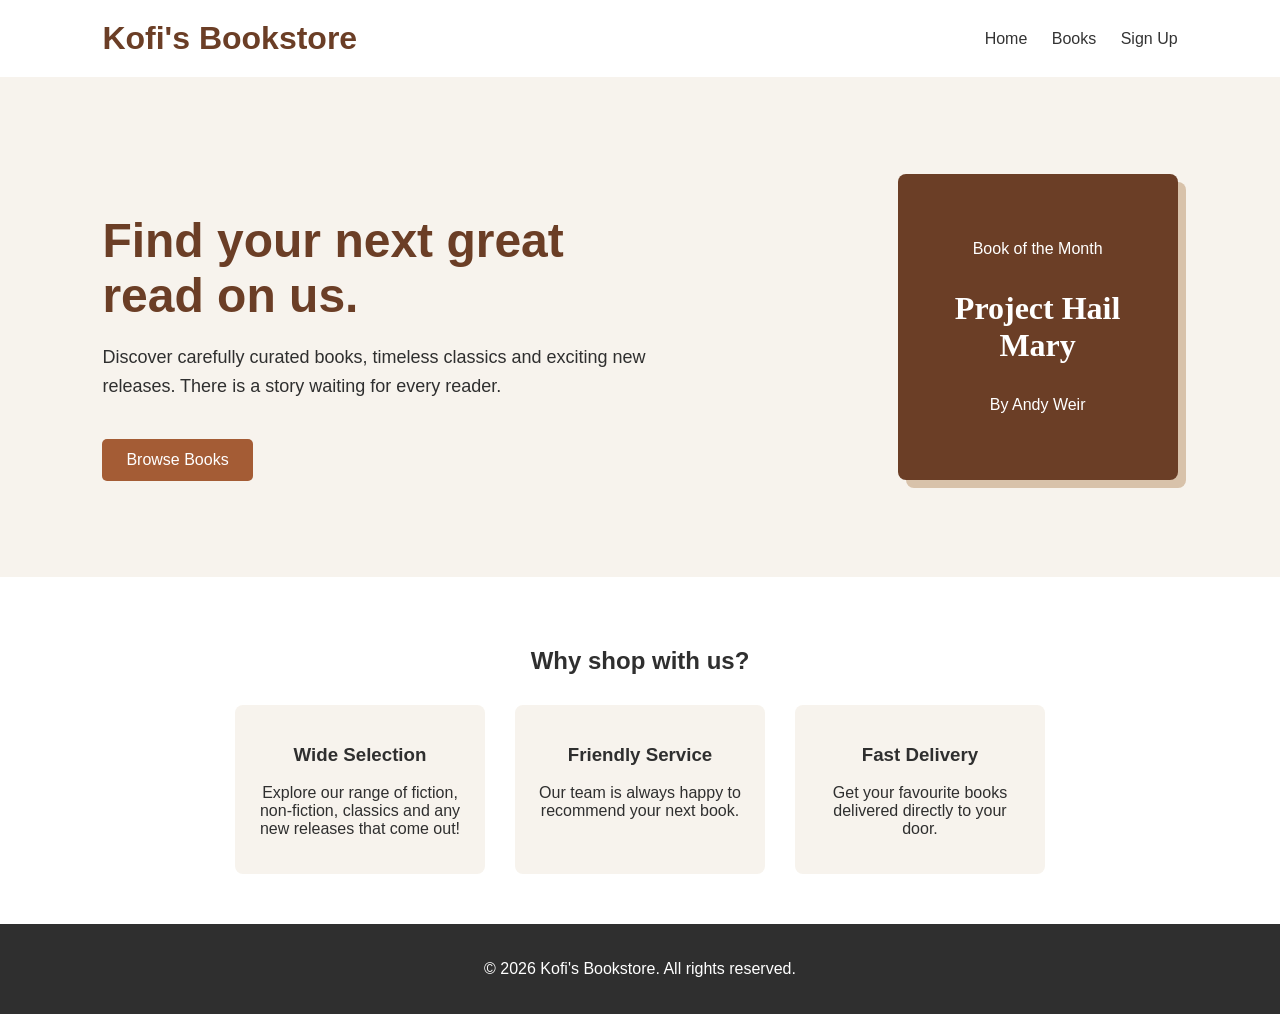
==== templates/index.html @ 9d59db34 "Adding files that were worked on locally before making this a repo" ====
<!DOCTYPE html>
<html lang="en">
<head>
  <meta charset="UTF-8">
  <meta name="viewport" content="width=device-width, initial-scale=1.0">
  <link rel="stylesheet" href="/static/styles.css">


  <title>Kofi's Bookstore</title>
</head>

<body>

  <header>
    <h1>Kofi's Bookstore</h1>

    <nav>
      <a href="/">Home</a>
      <a href="/books">Books</a>
      <a href="/users/new">Sign Up</a>
    </nav>
  </header>

  <main>
    <section class="hero" id="home">
      <div class="hero-text">
        <h2>Find your next great read on us.</h2>

        <p>
          Discover carefully curated books, timeless classics and exciting
          new releases. There is a story waiting for every reader.
        </p>

        <a class="button" href="/books">Browse Books</a>
      </div>

      <div class="book-display">
        <p>Book of the Month</p>
        <h3>Project Hail Mary</h3>
        <p>By Andy Weir</p>
      </div>
    </section>

    <section class="features" id="books">
      <h2>Why shop with us?</h2>

      <div class="feature-list">
        <div class="feature">
          <h3>Wide Selection</h3>
          <p>Explore our range of fiction, non-fiction, classics and any new releases that come out!</p>
        </div>

        <div class="feature">
          <h3>Friendly Service</h3>
          <p>Our team is always happy to recommend your next book.</p>
        </div>

        <div class="feature">
          <h3>Fast Delivery</h3>
          <p>Get your favourite books delivered directly to your door.</p>
        </div>
      </div>
    </section>
  </main>

  <footer id="about">
    <p>&copy; 2026 Kofi's Bookstore. All rights reserved.</p>
  </footer>

</body>
</html>
---- static/styles.css ----
* {
      box-sizing: border-box;
    }

    body {
      margin: 0;
      font-family: Arial, sans-serif;
      background-color: #f7f3ed;
      color: #2f2f2f;
    }

    header {
      display: flex;
      justify-content: space-between;
      align-items: center;
      padding: 20px 8%;
      background-color: #ffffff;
    }

    header h1 {
      margin: 0;
      color: #6b3e26;
    }

    nav a {
      margin-left: 20px;
      color: #333333;
      text-decoration: none;
    }

    nav a:hover {
      color: #a45c35;
    }

    .hero {
      min-height: 500px;
      display: flex;
      justify-content: space-between;
      align-items: center;
      gap: 40px;
      padding: 60px 8%;
    }

    .hero-text {
      max-width: 550px;
    }

    .hero-text h2 {
      margin-bottom: 20px;
      font-size: 48px;
      color: #6b3e26;
    }

    .hero-text p {
      font-size: 18px;
      line-height: 1.6;
    }

    .button {
      display: inline-block;
      margin-top: 20px;
      padding: 12px 24px;
      background-color: #a45c35;
      color: white;
      text-decoration: none;
      border-radius: 5px;
    }

    .button:hover {
      background-color: #7e4328;
    }

    .book-display {
      width: 280px;
      padding: 50px 30px;
      background-color: #6b3e26;
      color: white;
      text-align: center;
      border-radius: 8px;
      box-shadow: 8px 8px 0 #d8c2aa;
    }

    .book-display h3 {
      font-family: Georgia, serif;
      font-size: 32px;
    }

    .features {
      padding: 50px 8%;
      background-color: #ffffff;
      text-align: center;
    }

    .feature-list {
      display: flex;
      justify-content: center;
      gap: 30px;
      margin-top: 30px;
    }

    .feature {
      width: 250px;
      padding: 20px;
      background-color: #f7f3ed;
      border-radius: 8px;
    }

    footer {
      padding: 20px;
      background-color: #2f2f2f;
      color: white;
      text-align: center;
    }

    @media (max-width: 700px) {
      header,
      .hero,
      .feature-list {
        flex-direction: column;
      }

      header {
        gap: 15px;
      }

      nav a {
        margin: 0 8px;
      }

      .hero {
        text-align: center;
      }

      .hero-text h2 {
        font-size: 36px;
      }

      .book-display {
        width: 100%;
        max-width: 280px;
      }

      .feature {
        width: 100%;
      }
    }
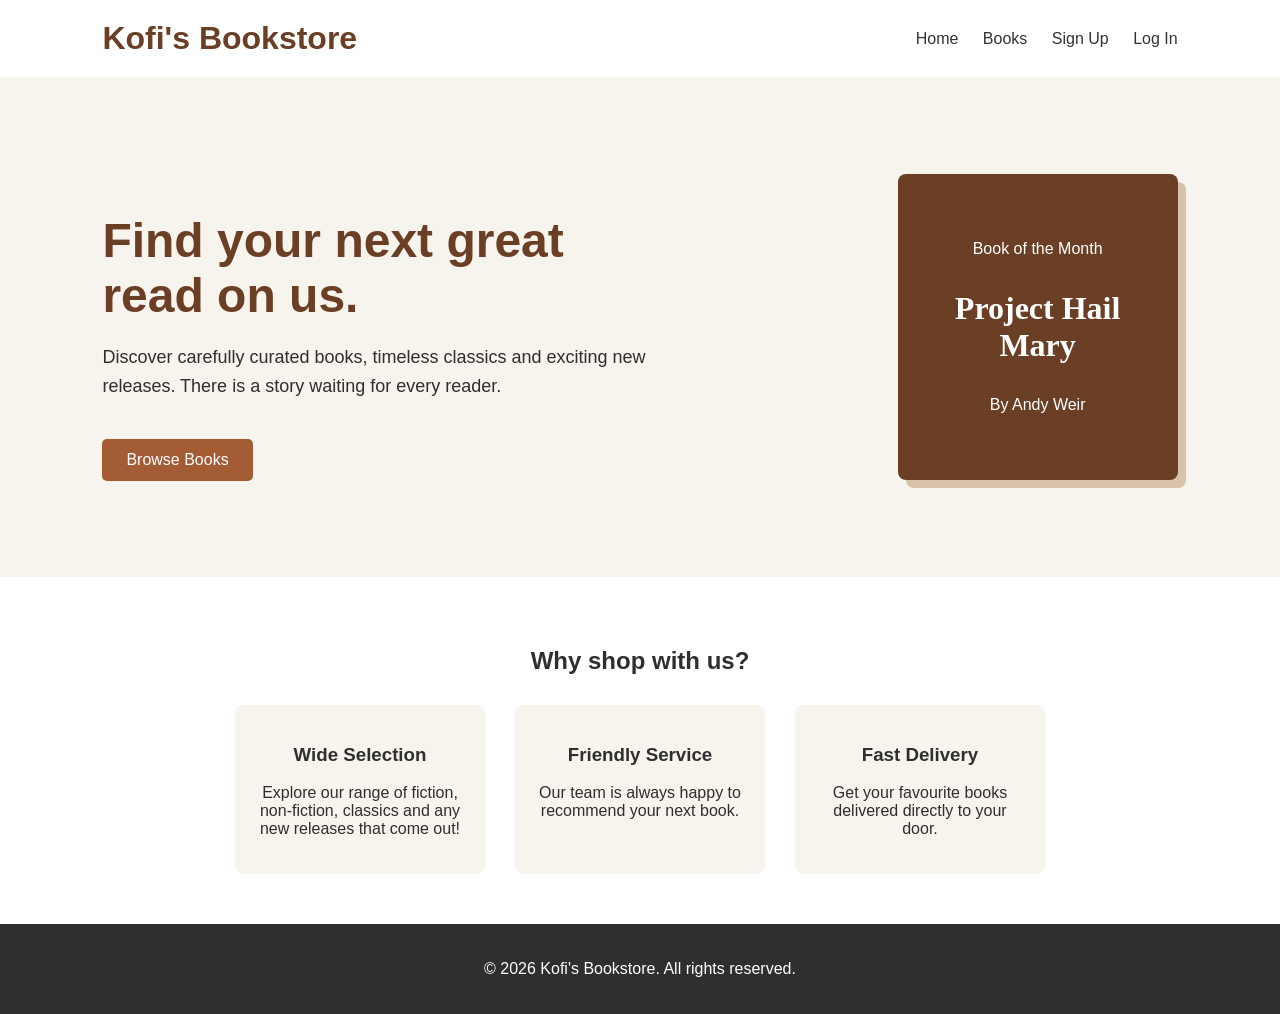
==== commit 252daf37: "Implement user authentication with login functionality and session management" ====
--- a/templates/index.html
+++ b/templates/index.html
@@ -18,6 +18,7 @@
       <a href="/">Home</a>
       <a href="/books">Books</a>
       <a href="/users/new">Sign Up</a>
+      <a href="/sessions/new">Log In</a>
     </nav>
   </header>
 
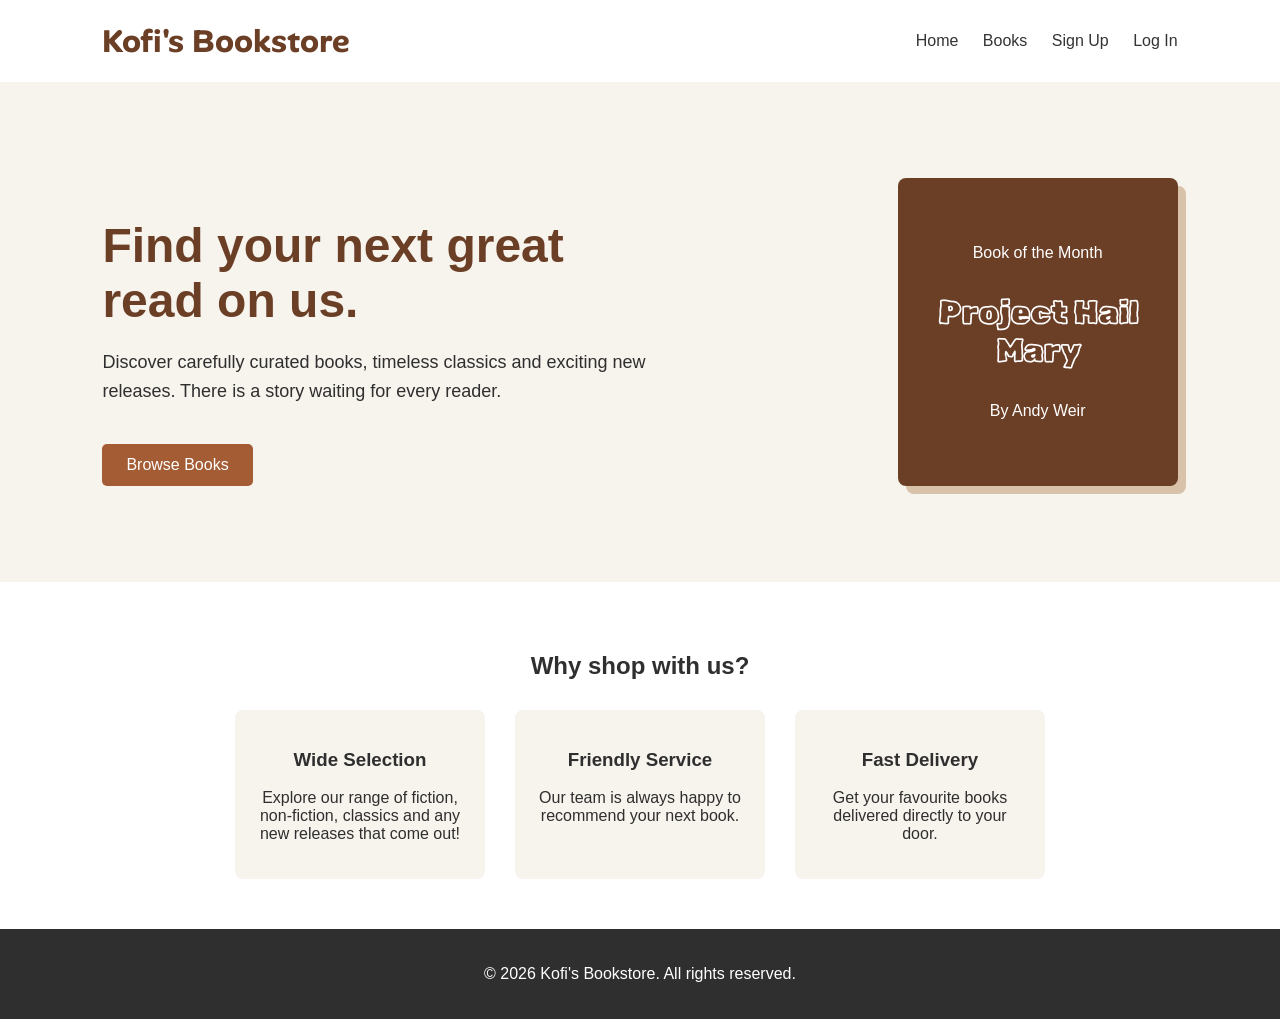
==== commit b323f1da: "Update stylesheets with new font, add search functionality in app.py" ====
--- a/templates/index.html
+++ b/templates/index.html
@@ -4,6 +4,9 @@
   <meta charset="UTF-8">
   <meta name="viewport" content="width=device-width, initial-scale=1.0">
   <link rel="stylesheet" href="/static/styles.css">
+  <link rel="preconnect" href="https://fonts.googleapis.com">
+  <link rel="preconnect" href="https://fonts.gstatic.com" crossorigin>
+  <link href="https://fonts.googleapis.com/css2?family=Alan+Sans:wght@300..900&family=Rubik+Scribble&display=swap" rel="stylesheet">
 
 
   <title>Kofi's Bookstore</title>
--- a/static/styles.css
+++ b/static/styles.css
@@ -19,6 +19,7 @@
     }
 
     header h1 {
+      font-family: "Alan Sans", sans-serif;
       margin: 0;
       color: #6b3e26;
     }
@@ -82,7 +83,7 @@
     }
 
     .book-display h3 {
-      font-family: Georgia, serif;
+      font-family: "Rubik Scribble", system-ui;
       font-size: 32px;
     }
 
